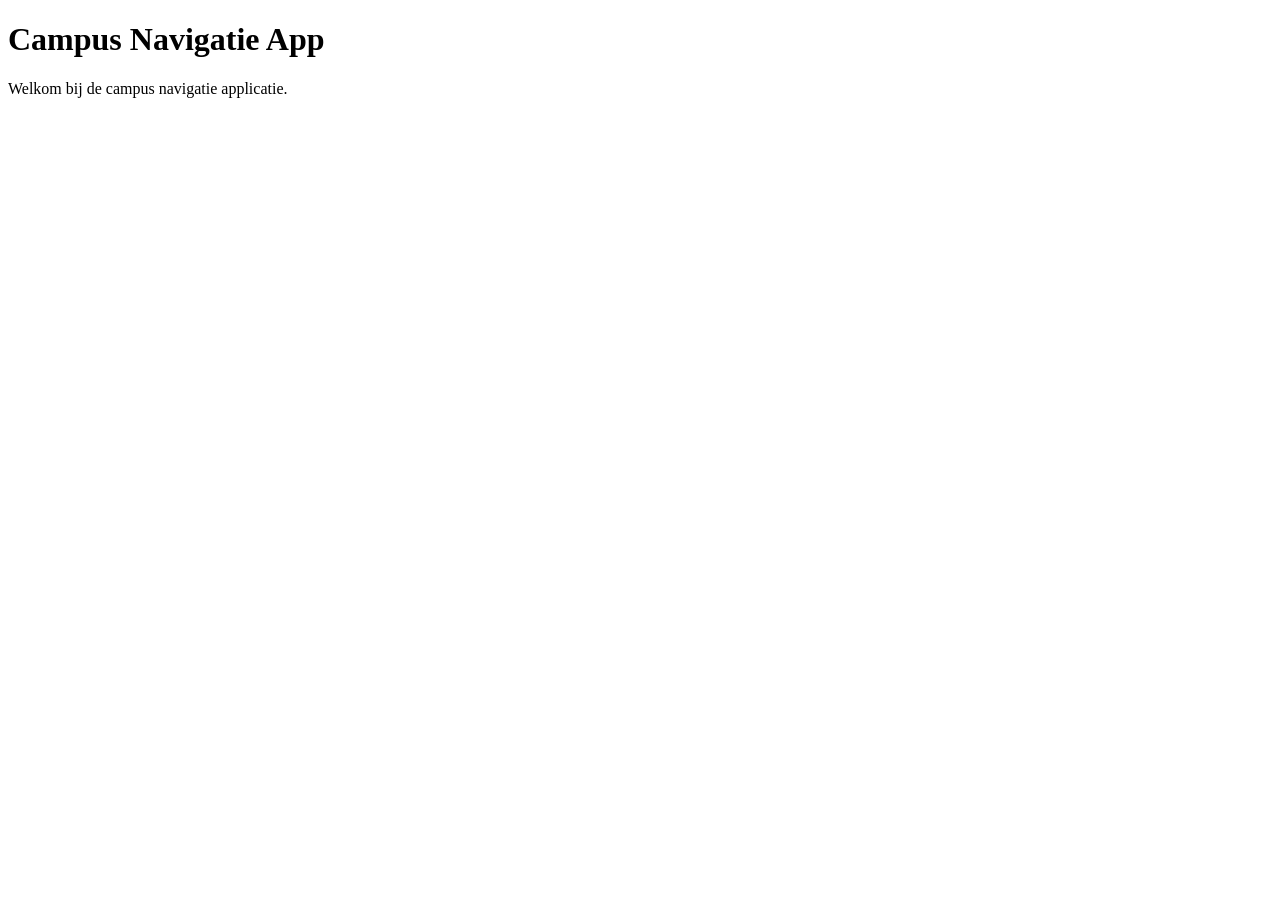
==== index.html @ 7bada365 "Create index.html file" ====
<!DOCTYPE html>
<html lang="nl">
<head>
    <meta charset="UTF-8">
    <meta name="viewport" content="width=device-width, initial-scale=1.0">
    <title>Campus Navigatie App</title>
    <link rel="stylesheet" href="css/style.css">
</head>
<body>
    <div id="app">
        <h1>Campus Navigatie App</h1>
        <p>Welkom bij de campus navigatie applicatie.</p>
    </div>
    <script src="js/script.js"></script>
</body>
</html>
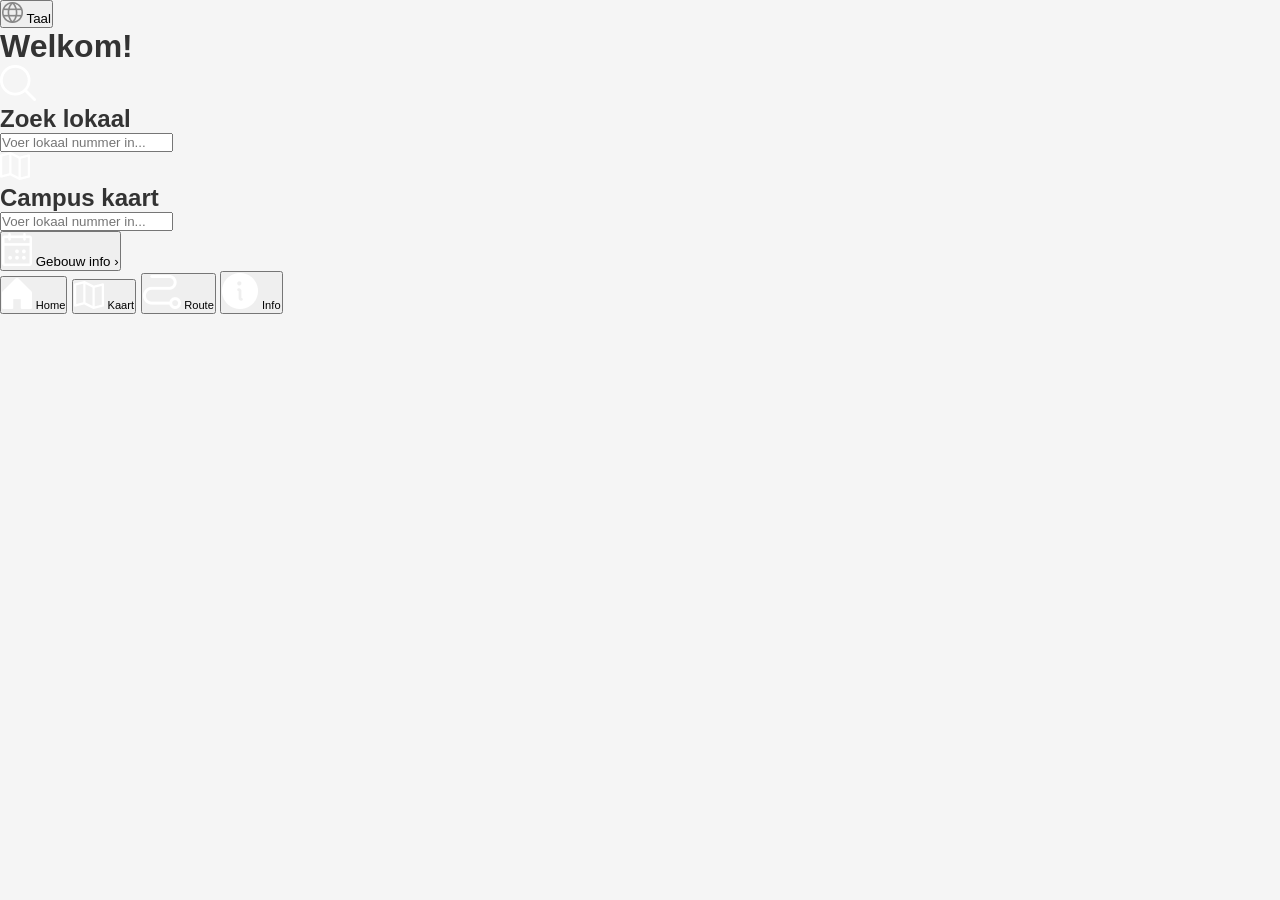
==== commit 3d07cc35: "voorpagina content" ====
--- a/index.html
+++ b/index.html
@@ -7,10 +7,66 @@
     <link rel="stylesheet" href="css/style.css">
 </head>
 <body>
-    <div id="app">
-        <h1>Campus Navigatie App</h1>
-        <p>Welkom bij de campus navigatie applicatie.</p>
+    <div class="app">
+        <header class="hero">
+            <button class="lang-btn" type="button">
+                <img src="IMG/icons/taal.png" alt="Taal" class="lang-icon">
+                <span>Taal</span>
+            </button>
+        </header>
+
+        <main class="content">
+            <div class="hero-text">
+                <h1>Welkom!</h1>
+            </div>
+
+            <section class="card card-search">
+                <div class="card-top">
+                    <img src="IMG/icons/search.png" alt="Zoek" class="card-icon">
+                    <h2>Zoek lokaal</h2>
+                </div>
+                <input type="search" aria-label="Zoek lokaal" placeholder="Voer lokaal nummer in..." />
+            </section>
+
+            <section class="card card-map">
+                <div class="card-top">
+                    <img src="IMG/icons/kaart.png" alt="Kaart" class="card-icon">
+                    <h2>Campus kaart</h2>
+                </div>
+                <input type="search" aria-label="Campus kaart" placeholder="Voer lokaal nummer in..." />
+            </section>
+
+            <div class="divider"></div>
+
+            <button class="button-link" type="button">
+                <span class="button-flex">
+                    <img src="IMG/icons/kalender.png" alt="Info" class="button-icon">
+                    <span>Gebouw info</span>
+                </span>
+                <span class="button-arrow">›</span>
+            </button>
+        </main>
+
+        <nav class="bottom-nav" aria-label="Onderste navigatie">
+            <button class="nav-item active" type="button">
+                <img src="IMG/icons/navbar/home.png" alt="Home" class="nav-icon">
+                <small>Home</small>
+            </button>
+            <button class="nav-item" type="button">
+                <img src="IMG/icons/navbar/kaart.png" alt="Kaart" class="nav-icon">
+                <small>Kaart</small>
+            </button>
+            <button class="nav-item" type="button">
+                <img src="IMG/icons/navbar/route.png" alt="Route" class="nav-icon">
+                <small>Route</small>
+            </button>
+            <button class="nav-item" type="button">
+                <img src="IMG/icons/navbar/info.png" alt="Info" class="nav-icon">
+                <small>Info</small>
+            </button>
+        </nav>
     </div>
+
     <script src="js/script.js"></script>
 </body>
 </html>
--- a/css/style.css
+++ b/css/style.css
@@ -0,0 +1,11 @@
+* {
+  margin: 0;
+  padding: 0;
+  box-sizing: border-box;
+}
+
+body {
+  font-family: Arial, sans-serif;
+  background-color: #f5f5f5;
+  color: #333;
+}
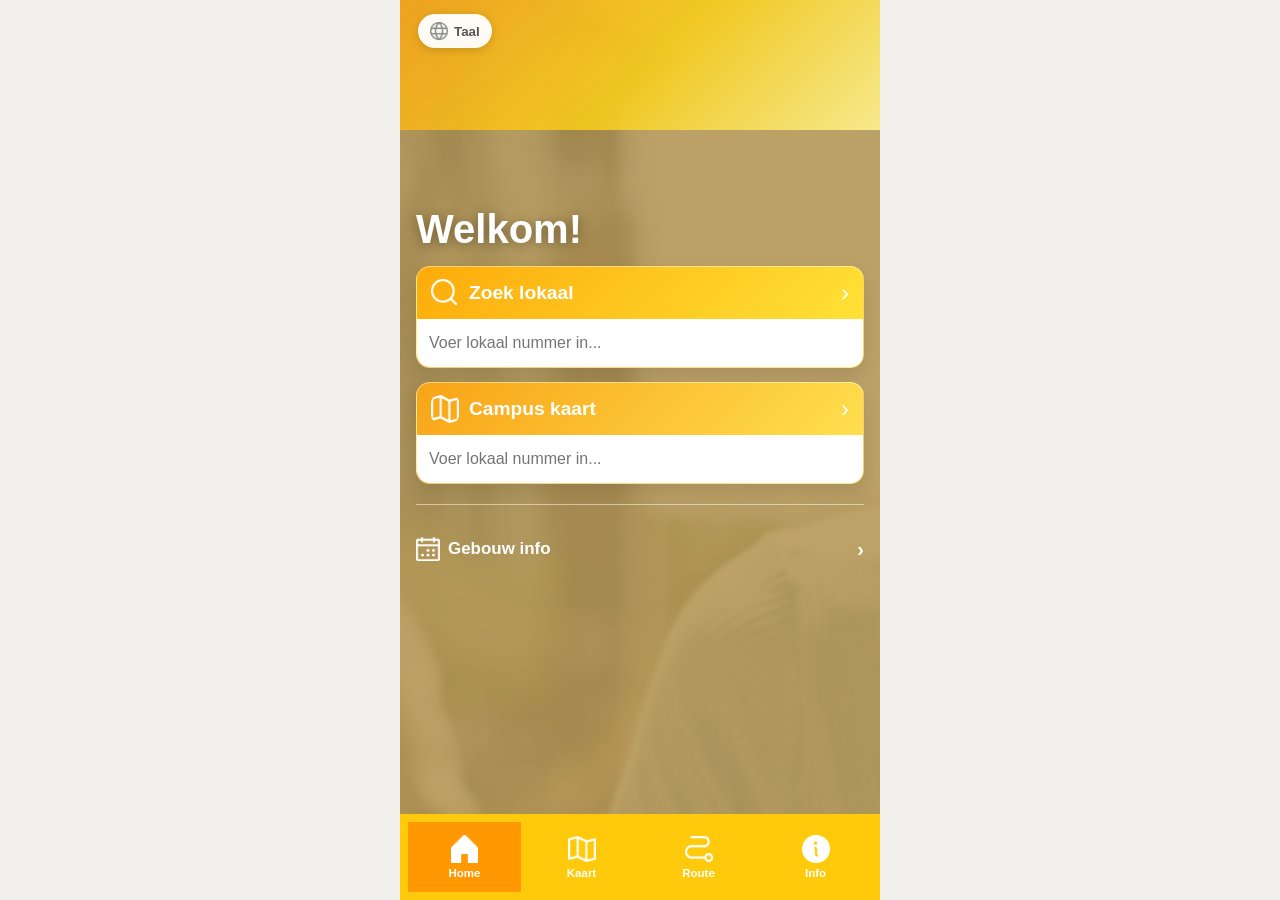
==== commit 58ea5d0f: "home: integrate asset icons and wire homepage navigation links" ====
--- a/index.html
+++ b/index.html
@@ -20,50 +20,52 @@
                 <h1>Welkom!</h1>
             </div>
 
-            <section class="card card-search">
+            <form class="card card-search" action="lokaal-zoeken.html" method="get">
                 <div class="card-top">
                     <img src="IMG/icons/search.png" alt="Zoek" class="card-icon">
                     <h2>Zoek lokaal</h2>
+                    <button class="card-go" type="submit" aria-label="Ga naar lokaal zoeken">›</button>
                 </div>
-                <input type="search" aria-label="Zoek lokaal" placeholder="Voer lokaal nummer in..." />
-            </section>
+                <input type="search" name="q" aria-label="Zoek lokaal" placeholder="Voer lokaal nummer in..." />
+            </form>
 
-            <section class="card card-map">
+            <form class="card card-map" action="kaart.html" method="get">
                 <div class="card-top">
                     <img src="IMG/icons/kaart.png" alt="Kaart" class="card-icon">
                     <h2>Campus kaart</h2>
+                    <button class="card-go" type="submit" aria-label="Ga naar campus kaart">›</button>
                 </div>
-                <input type="search" aria-label="Campus kaart" placeholder="Voer lokaal nummer in..." />
-            </section>
+                <input type="search" name="q" aria-label="Campus kaart" placeholder="Voer lokaal nummer in..." />
+            </form>
 
             <div class="divider"></div>
 
-            <button class="button-link" type="button">
+            <a class="button-link" href="gebouw-info.html">
                 <span class="button-flex">
                     <img src="IMG/icons/kalender.png" alt="Info" class="button-icon">
                     <span>Gebouw info</span>
                 </span>
                 <span class="button-arrow">›</span>
-            </button>
+            </a>
         </main>
 
         <nav class="bottom-nav" aria-label="Onderste navigatie">
-            <button class="nav-item active" type="button">
+            <a class="nav-item active" href="index.html" aria-current="page">
                 <img src="IMG/icons/navbar/home.png" alt="Home" class="nav-icon">
                 <small>Home</small>
-            </button>
-            <button class="nav-item" type="button">
+            </a>
+            <a class="nav-item" href="kaart.html">
                 <img src="IMG/icons/navbar/kaart.png" alt="Kaart" class="nav-icon">
                 <small>Kaart</small>
-            </button>
-            <button class="nav-item" type="button">
+            </a>
+            <a class="nav-item" href="route.html">
                 <img src="IMG/icons/navbar/route.png" alt="Route" class="nav-icon">
                 <small>Route</small>
-            </button>
-            <button class="nav-item" type="button">
+            </a>
+            <a class="nav-item" href="info.html">
                 <img src="IMG/icons/navbar/info.png" alt="Info" class="nav-icon">
                 <small>Info</small>
-            </button>
+            </a>
         </nav>
     </div>
 
--- a/css/style.css
+++ b/css/style.css
@@ -5,7 +5,339 @@
 }
 
 body {
-  font-family: Arial, sans-serif;
-  background-color: #f5f5f5;
-  color: #333;
-}+  font-family: 'Inter', 'Segoe UI', Arial, sans-serif;
+  background-color: #f2f0ed;
+  color: #1f1f1f;
+  min-height: 100vh;
+}
+
+.app {
+  width: min(480px, 100%);
+  min-height: 100vh;
+  margin: 0 auto;
+  display: grid;
+  grid-template-rows: 185px auto 86px;
+  background-color: #F7BE44;
+  background-image: 
+    linear-gradient(rgba(0, 0, 0, 0.24), rgba(0, 0, 0, 0.24)),
+    url('../IMG/bg/background.png');
+  background-size: cover;
+  background-position: center;
+  background-attachment: fixed;
+  overflow: hidden;
+}
+
+.hero {
+  position: relative;
+  background: linear-gradient(135deg, rgba(248, 164, 22, 0.85) 0%, rgba(250, 207, 24, 0.85) 52%, rgba(255, 243, 145, 0.88) 100%);
+  padding: 14px 18px;
+  overflow: hidden;
+  display: flex;
+  align-items: flex-start;
+  z-index: 1;
+  height: 70%;
+}
+
+.lang-btn {
+  position: relative;
+  z-index: 2;
+  appearance: none;
+  border: none;
+  border-radius: 999px;
+  background: rgba(255,255,255,0.95);
+  color: #555;
+  padding: 8px 12px;
+  display: inline-flex;
+  align-items: center;
+  gap: 6px;
+  font-weight: 700;
+  box-shadow: 0 2px 8px rgba(0,0,0,0.16);
+  cursor: pointer;
+}
+
+.lang-btn .lang-icon {
+  font-size: 0.95rem;
+  width: 18px;
+  height: 18px;
+}
+
+.content {
+  position: relative;
+  padding: 16px 16px 18px;
+  display: flex;
+  flex-direction: column;
+  gap: 14px;
+  backdrop-filter: blur(2px);
+  z-index: 1;
+}
+
+.content h1 {
+  margin-top: 6px;
+  font-size: 2.5rem;
+  font-weight: 900;
+  color: #fff;
+  text-shadow: 0 2px 12px rgba(0,0,0,0.35);
+}
+
+.card {
+  border-radius: 14px;
+  overflow: hidden;
+  border: 1px solid rgba(255,255,255,0.4);
+  box-shadow: 0 8px 18px rgba(30,30,30,0.12);
+}
+
+.card .card-top {
+  display: flex;
+  align-items: center;
+  padding: 12px 14px;
+  gap: 10px;
+}
+
+.card .card-top h2 {
+  font-size: 1.2rem;
+  margin: 0;
+  color: #fff;
+}
+
+.card-go {
+  margin-left: auto;
+  border: none;
+  background: transparent;
+  color: #fff;
+  font-size: 1.5rem;
+  line-height: 1;
+  cursor: pointer;
+}
+
+.card .card-icon {
+  display: inline-flex;
+  align-items: center;
+  justify-content: center;
+  width: 28px;
+  height: 28px;
+  border-radius: 8px;
+  color: #fff;
+  font-size: 1.1rem;
+}
+
+.card input {
+  width: 100%;
+  border: none;
+  outline: none;
+  height: 48px;
+  border-radius: 0 0 12px 12px;
+  padding: 10px 12px;
+  font-size: 1rem;
+  color: #232323;
+}
+
+.card-search {
+  background: linear-gradient(135deg, #fdab0a 0%, #ffe73b 100%);
+}
+
+.card-map {
+  background: linear-gradient(135deg, #f8a416 0%, #ffe555 100%);
+}
+
+.divider {
+  border-top: 1px solid rgba(255,255,255,0.5);
+  margin: 6px 0;
+}
+
+.button-link {
+  width: 100%;
+  border: none;
+  background: transparent;
+  color: #fff;
+  font-size: 1.06rem;
+  font-weight: 700;
+  display: flex;
+  align-items: center;
+  justify-content: space-between;
+  padding: 12px 0;
+  text-decoration: none;
+}
+
+.button-flex {
+  display: flex;
+  align-items: center;
+  gap: 8px;
+}
+
+.button-icon {
+  width: 24px;
+  height: 24px;
+  display: inline-block;
+}
+
+.button-arrow {
+  font-size: 1.25rem;
+}
+
+.bottom-nav {
+  background: #ffca0b;
+  display: grid;
+  grid-template-columns: repeat(4, 1fr);
+  gap: 4px;
+  padding: 8px;
+}
+
+.nav-item {
+  background: rgb(255, 202, 11);
+  border: none;
+  color: white;
+  display: flex;
+  flex-direction: column;
+  align-items: center;
+  justify-content: center;
+  gap: 4px;
+  padding: 10px 0;
+  font-weight: 700;
+  cursor: pointer;
+  text-decoration: none;
+}
+
+.nav-icon {
+  width: 28px;
+  height: 28px;
+  object-fit: contain;
+}
+
+.nav-item.active {
+  background: #ff9802;
+  color: #fff;
+}
+
+.nav-item small {
+  font-size: 0.72rem;
+}
+
+.content-page {
+  min-height: 280px;
+}
+
+.page-card {
+  background: rgba(255, 255, 255, 0.88);
+  border-radius: 14px;
+  padding: 16px;
+  color: #2a2a2a;
+}
+
+.page-card h2 {
+  font-size: 1.2rem;
+  margin-bottom: 8px;
+}
+
+.page-card p {
+  line-height: 1.4;
+}
+
+.page-back {
+  color: #fff;
+  font-weight: 700;
+  text-decoration: none;
+  display: inline-flex;
+  align-items: center;
+  gap: 8px;
+}
+
+@media (max-width: 480px) {
+  .app {
+    width: 100%;
+    grid-template-rows: 170px auto 80px;
+  }
+
+  .content {
+    padding: 12px 12px 16px;
+  }
+
+  .card input {
+    height: 44px;
+  }
+
+  .content h1 {
+    font-size: 2rem;
+  }
+}
+
+.welcome h1 {
+  font-size: 2.25rem;
+  font-weight: 900;
+  margin-bottom: 8px;
+}
+
+.welcome p {
+  font-size: 1.1rem;
+  color: #444;
+}
+
+.menu {
+  display: flex;
+  flex-direction: column;
+  gap: 14px;
+}
+
+.menu-item {
+  width: 100%;
+  text-align: left;
+  border: none;
+  background: none;
+  padding: 14px 12px;
+  border-bottom: 1px solid #000;
+  border-top: 1px solid #000;
+  display: grid;
+  grid-template-columns: auto 1fr auto;
+  align-items: center;
+  gap: 12px;
+  font-size: 1.05rem;
+  color: #111;
+  cursor: pointer;
+}
+
+.menu-item + .menu-item {
+  margin-top: -1px;
+}
+
+.icon {
+  width: 34px;
+  height: 34px;
+  font-size: 1.3rem;
+  display: inline-flex;
+  align-items: center;
+  justify-content: center;
+}
+
+.arrow {
+  font-size: 1.45rem;
+  color: #444;
+}
+
+.bottom-bar {
+  border-top: 1px solid #000;
+  display: flex;
+  align-items: center;
+  justify-content: space-between;
+  padding: 0 20px;
+  background: #fff;
+}
+
+.bottom-btn {
+  width: 44px;
+  height: 44px;
+  border: none;
+  background: transparent;
+  font-size: 1.4rem;
+  cursor: pointer;
+  color: #222;
+}
+
+@media (max-width: 480px) {
+  .screen {
+    border: none;
+    width: 100%;
+  }
+
+  .content {
+    padding: 16px 14px;
+  }
+}
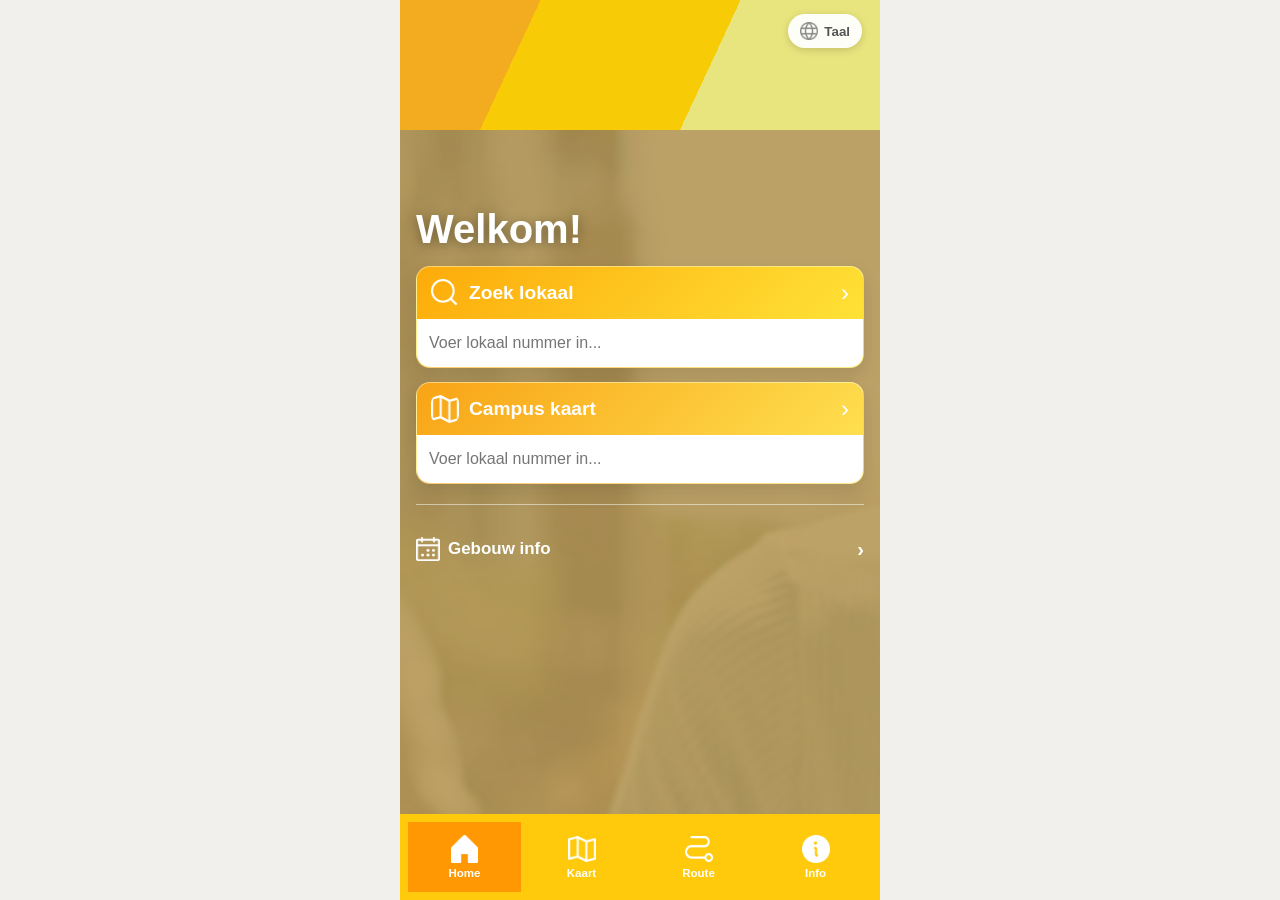
==== commit 2f28bc3e: "Add new JavaScript files for local search and route detail functionality - Implemented `lokaal-zoeke" ====
--- a/index.html
+++ b/index.html
@@ -8,7 +8,7 @@
 </head>
 <body>
     <div class="app">
-        <header class="hero">
+        <header class="hero hero-home">
             <button class="lang-btn" type="button">
                 <img src="IMG/icons/taal.png" alt="Taal" class="lang-icon">
                 <span>Taal</span>
@@ -20,22 +20,22 @@
                 <h1>Welkom!</h1>
             </div>
 
-            <form class="card card-search" action="lokaal-zoeken.html" method="get">
+            <form id="indexLokaalForm" class="card card-search" action="route-detail.html" method="get">
                 <div class="card-top">
                     <img src="IMG/icons/search.png" alt="Zoek" class="card-icon">
                     <h2>Zoek lokaal</h2>
-                    <button class="card-go" type="submit" aria-label="Ga naar lokaal zoeken">›</button>
+                    <button id="indexLokaalBtn" class="card-go" type="submit" aria-label="Ga naar lokaal zoeken">›</button>
                 </div>
-                <input type="search" name="q" aria-label="Zoek lokaal" placeholder="Voer lokaal nummer in..." />
+                <input id="indexLokaalInput" type="search" name="q" aria-label="Zoek lokaal" placeholder="Voer lokaal nummer in..." />
             </form>
 
-            <form class="card card-map" action="kaart.html" method="get">
+            <form id="indexKaartForm" class="card card-map" action="kaart.html" method="get">
                 <div class="card-top">
                     <img src="IMG/icons/kaart.png" alt="Kaart" class="card-icon">
                     <h2>Campus kaart</h2>
-                    <button class="card-go" type="submit" aria-label="Ga naar campus kaart">›</button>
+                    <button id="indexKaartBtn" class="card-go" type="submit" aria-label="Ga naar campus kaart">›</button>
                 </div>
-                <input type="search" name="q" aria-label="Campus kaart" placeholder="Voer lokaal nummer in..." />
+                <input id="indexKaartInput" type="search" name="q" aria-label="Campus kaart" placeholder="Voer lokaal nummer in..." />
             </form>
 
             <div class="divider"></div>
@@ -69,6 +69,6 @@
         </nav>
     </div>
 
-    <script src="js/script.js"></script>
+    <script src="js/pages/index.js"></script>
 </body>
 </html>
--- a/css/style.css
+++ b/css/style.css
@@ -38,6 +38,12 @@
   height: 70%;
 }
 
+.hero-home {
+  justify-content: flex-end;
+  align-items: flex-start;
+  background: linear-gradient(115deg, #f3ab1f 0%, #f3ab1f 26%, #f7cb05 26%, #f7cb05 63%, #e9e57e 63%, #e9e57e 100%);
+}
+
 .lang-btn {
   position: relative;
   z-index: 2;
